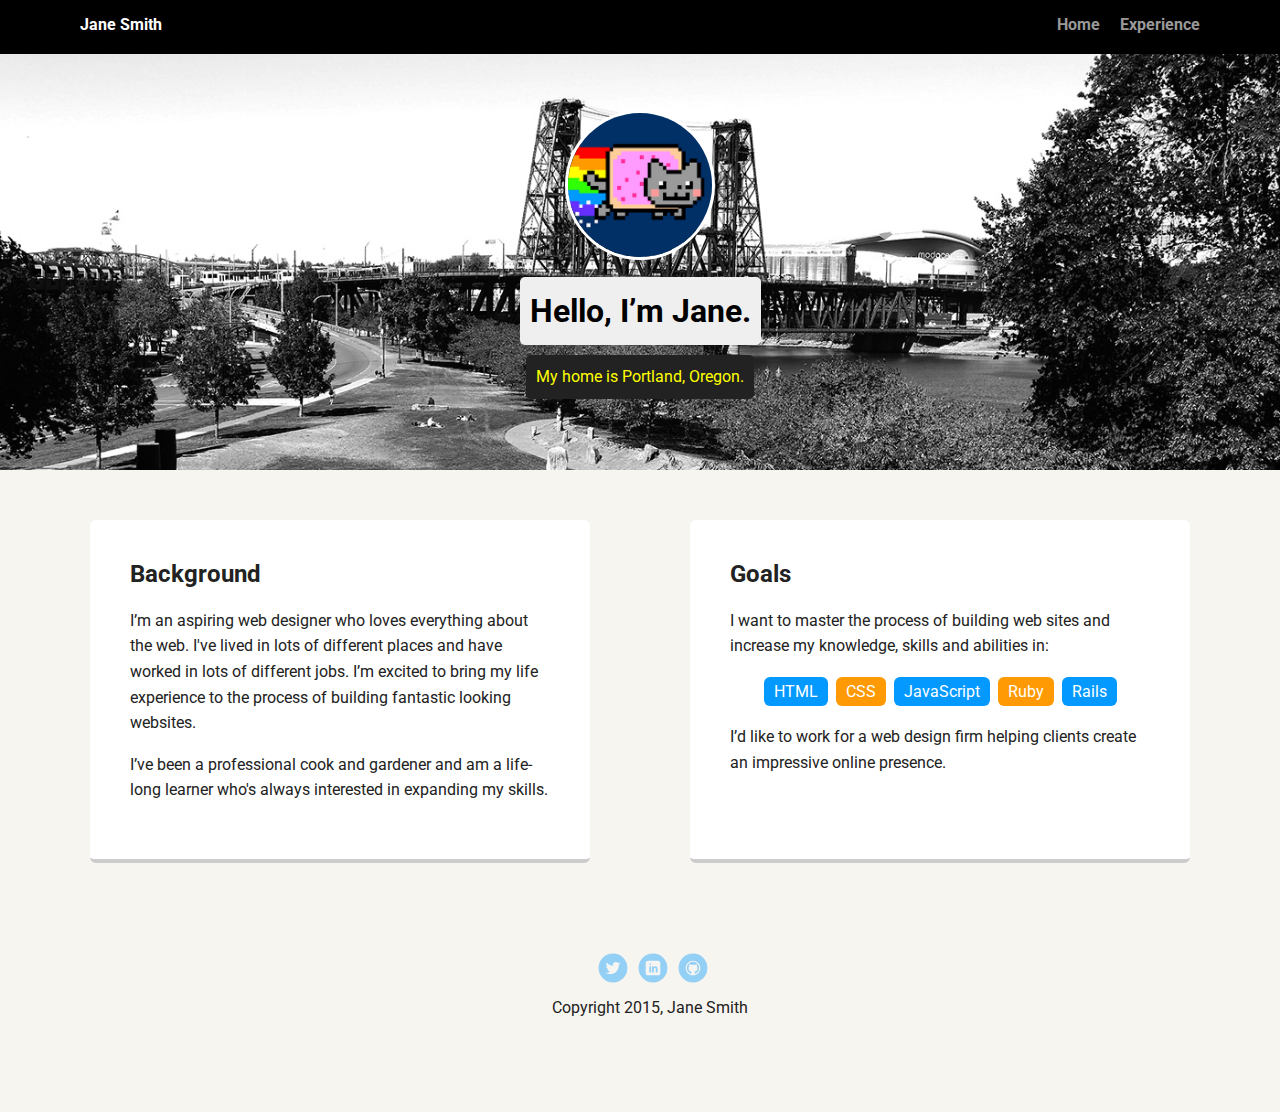
==== index.html @ 230fb72a "Added Project Starter Files" ====
<!doctype html>
<html lang="en">
<head>
  <meta charset="utf-8">
  <title>Jane Smith's Profile</title>
  <meta name="viewport" content="width=device-width, initial-scale=1.0">
  <link rel="stylesheet" href="styles.css">
  <link href="https://fonts.googleapis.com/css?family=Muli%7CRoboto:400,300,500,700,900" rel="stylesheet"></head>
  <body>

    <div class="main-nav">
        <ul class="nav">
          <li class="name">Jane Smith</li>
          <li><a href="#">Home</a></li>
          <li><a href="#">Experience</a></li>
        </ul>
    </div>

    <header>
      <img src="images/me.png" alt="Drawing of Jane Smith" class="profile-image">
      <h1 class="tag name">Hello, I’m Jane.</h1>
      <p class="tag location">My home is Portland, Oregon.</p>
    </header>

    <main class="flex">
      <div class="card">
        <h2>Background</h2>
        <p>I’m an aspiring web designer who loves everything about the web. I've lived in lots of different places and have worked in lots of different jobs. I’m excited to bring my life experience to the process of building fantastic looking websites.</p>
        <p>I’ve been a professional cook and gardener and am a life-long learner who's always interested in expanding my skills.</p>
      </div> 

      <div class="card">
        <h2>Goals</h2>
        <p>I want to master the process of building web sites and increase my knowledge, skills and abilities in:</p>
        <ul class="skills">
          <li>HTML</li>
          <li>CSS</li>
          <li>JavaScript</li>
          <li>Ruby</li>
          <li>Rails</li>
        </ul>
        <p>I’d like to work for a web design firm helping clients create an impressive online presence.</p>
      </div> 

    </main>
    <footer>
      <ul>
        <li><a href="#" class="social twitter">Twitter</a></li>
        <li><a href="#" class="social linkedin">LinkedIn</a></li>
        <li><a href="#" class="social github">Github</a></li>
      </ul>
      <p class="copyright">Copyright 2015, Jane Smith</p>
    </footer>
  </body>
  </html>
---- styles.css ----
/* Global Layout Set-up */
* { 
  box-sizing: border-box;
}
  
body {
  margin: 0;
  padding: 0;
  text-align: center;
  font-family: 'Roboto', sans-serif;
  color: #222;
  background: #f7f5f0;
}
/* Link Styles */

a {
  text-decoration: none;
  color: #999;
}
a:hover {
  color: #6633ff;
}

/* Section Styles */

.main-nav {
  width: 100%;
  background: black;
  min-height: 30px;
  padding: 10px;
  position: fixed;
  text-align: center;
}
.nav {
  display: flex;
  justify-content: space-around;
  font-weight: 700;
  list-style-type: none;
  margin: 0 auto;
  padding: 0;
}

.nav .name {
    display: block;
    margin-right: auto;
    color: white;
}
.nav li {
  padding: 5px 10px 10px 10px;
}
.nav a {
  transition: all .5s;
}
.nav a:hover {
  color: white
}

header {
  text-align: center;
  background: url('images/portland.jpg') no-repeat top center ;
  background-size: cover;
  overflow: hidden;
  padding-top: 60px;
}
header {
  line-height: 1.5;
}
header .profile-image {
  margin-top: 50px;
  width: 150px;
  height: 150px;
  border-radius: 50%;
  border: 3px solid white;
  transition: all .5s;
}
header .profile-image:hover {
  transform: scale(1.2) rotate(5deg);
}
.tag {
  background-color: #efefef;
  color: black;
  padding: 10px;
  border-radius: 5px;
  display: table;
  margin: 10px auto;
} 
.location {
  background-color: #222;
  color: yellow;
}
.card {
  margin: 30px;
  padding: 20px 40px 40px;
  max-width: 500px;
  text-align: left;
  background: #fff;
  border-bottom: 4px solid #ccc;
  border-radius: 6px;
  transition: all .5s;
}
.card:hover {
  border-color: #ff99ff;
}

ul.skills {
  padding: 0;
  text-align: center;
}

.skills li {
  border-radius: 6px;
  display: inline-block;
  background: #ff9904;
  color: white;
  padding: 5px 10px;
  margin: 2px;
}

.skills li:nth-child(odd) {
  background: #0399ff;
}

footer {
  width: 100%;
  min-height: 30px;
  padding: 20px 0 40px 20px;
}

footer .copyright {
  top: -8px;
  font-size: .75em;
}

footer ul {
  list-style-type: none;
  margin: 0;
  padding: 0;
}

footer ul li {
  display: inline-block;
}

a.social {
  display: inline-block;
  text-indent: -9999px;
  margin-left: 5px;
  width: 30px;
  height: 30px;
  background-size: 30px 30px;
  opacity: .4;
  transition: all .5s;
}
a.twitter {
  background-image: url(images/twitter.svg);
}
a.linkedin {
  background-image: url(images/linkedin.svg);
}
a.github {
  background-image: url(images/github.svg);
}
a.social:hover {
  opacity: 1;
}
.clearfix {
  clear: both;
}

/* Styles for larger screens */
@media screen and (min-width: 720px) {
  
  .flex {
      display: -ms-flexbox;      /* TWEENER - IE 10 */
      display: flex; 
      max-width: 1200px;
      -ms-flex-pack: distribute;
      justify-content: space-around;
      margin: 0 auto;
  }

  header {
    min-height: 470px;
  }

  .nav {
    max-width: 1200px;
    padding: 0 30px;
  }


  main {
    padding-top: 20px;
  }

  main p {
    line-height: 1.6em;
  }

  footer {
    font-size: 1.3em;
    max-width: 1200px;
    margin: 40px auto;
  }

}
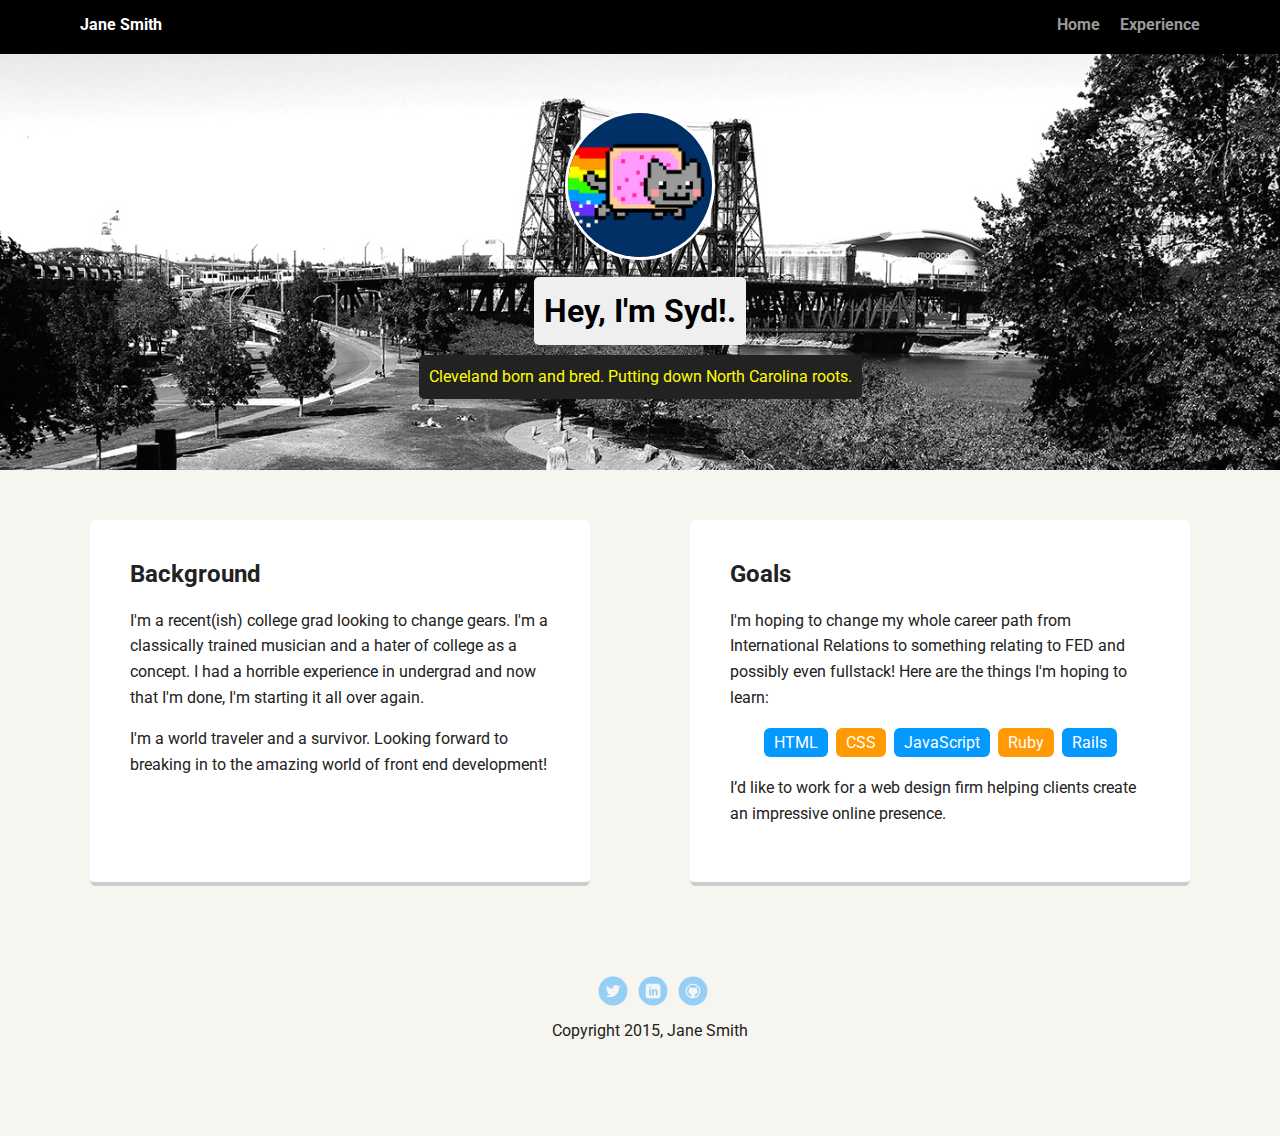
==== commit e3cc3f85: "Updated <p> text" ====
--- a/index.html
+++ b/index.html
@@ -18,20 +18,20 @@
 
     <header>
       <img src="images/me.png" alt="Drawing of Jane Smith" class="profile-image">
-      <h1 class="tag name">Hello, I’m Jane.</h1>
-      <p class="tag location">My home is Portland, Oregon.</p>
+      <h1 class="tag name">Hey, I'm Syd!.</h1>
+      <p class="tag location">Cleveland born and bred. Putting down North Carolina roots.</p>
     </header>
 
     <main class="flex">
       <div class="card">
         <h2>Background</h2>
-        <p>I’m an aspiring web designer who loves everything about the web. I've lived in lots of different places and have worked in lots of different jobs. I’m excited to bring my life experience to the process of building fantastic looking websites.</p>
-        <p>I’ve been a professional cook and gardener and am a life-long learner who's always interested in expanding my skills.</p>
+        <p>I'm a recent(ish) college grad looking to change gears. I'm a classically trained musician and a hater of college as a concept. I had a horrible experience in undergrad and now that I'm done, I'm starting it all over again. </p>
+        <p>I'm a world traveler and a survivor. Looking forward to breaking in to the amazing world of front end development!</p>
       </div> 
 
       <div class="card">
         <h2>Goals</h2>
-        <p>I want to master the process of building web sites and increase my knowledge, skills and abilities in:</p>
+        <p>I'm hoping to change my whole career path from International Relations to something relating to FED and possibly even fullstack! Here are the things I'm hoping to learn:</p>
         <ul class="skills">
           <li>HTML</li>
           <li>CSS</li>
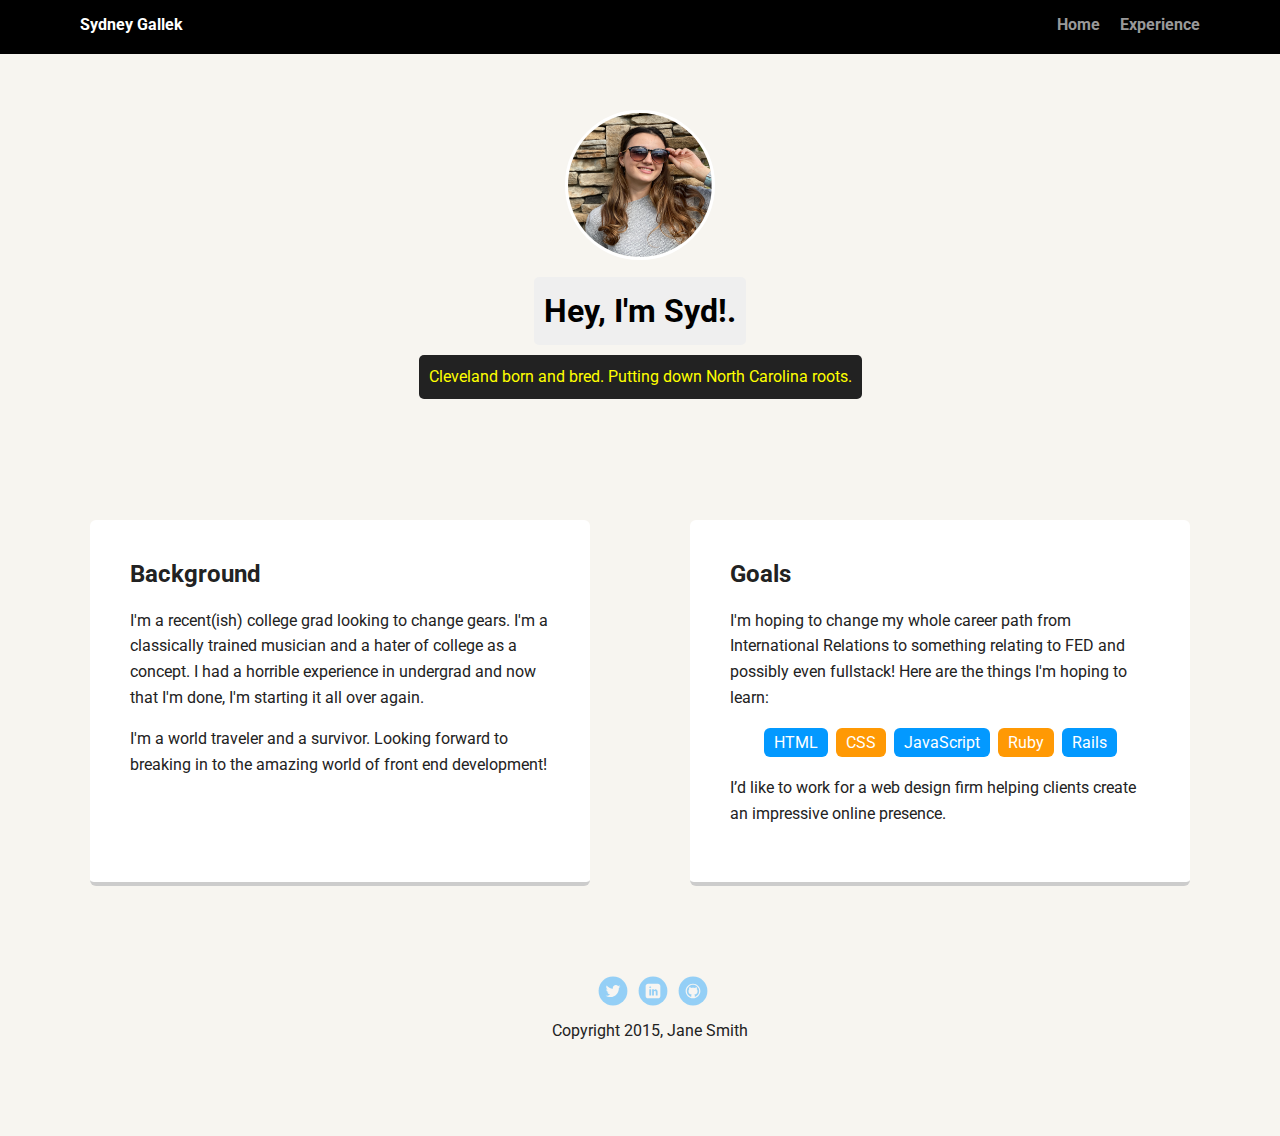
==== commit 786c6853: "Updating Profile Images" ====
--- a/index.html
+++ b/index.html
@@ -2,7 +2,7 @@
 <html lang="en">
 <head>
   <meta charset="utf-8">
-  <title>Jane Smith's Profile</title>
+  <title>Sydney Gallek's Profile</title>
   <meta name="viewport" content="width=device-width, initial-scale=1.0">
   <link rel="stylesheet" href="styles.css">
   <link href="https://fonts.googleapis.com/css?family=Muli%7CRoboto:400,300,500,700,900" rel="stylesheet"></head>
@@ -10,14 +10,14 @@
 
     <div class="main-nav">
         <ul class="nav">
-          <li class="name">Jane Smith</li>
+          <li class="name">Sydney Gallek</li>
           <li><a href="#">Home</a></li>
           <li><a href="#">Experience</a></li>
         </ul>
     </div>
 
     <header>
-      <img src="images/me.png" alt="Drawing of Jane Smith" class="profile-image">
+      <img src="images/profiled.png" alt="Syd in sunglasses" class="profile-image">
       <h1 class="tag name">Hey, I'm Syd!.</h1>
       <p class="tag location">Cleveland born and bred. Putting down North Carolina roots.</p>
     </header>
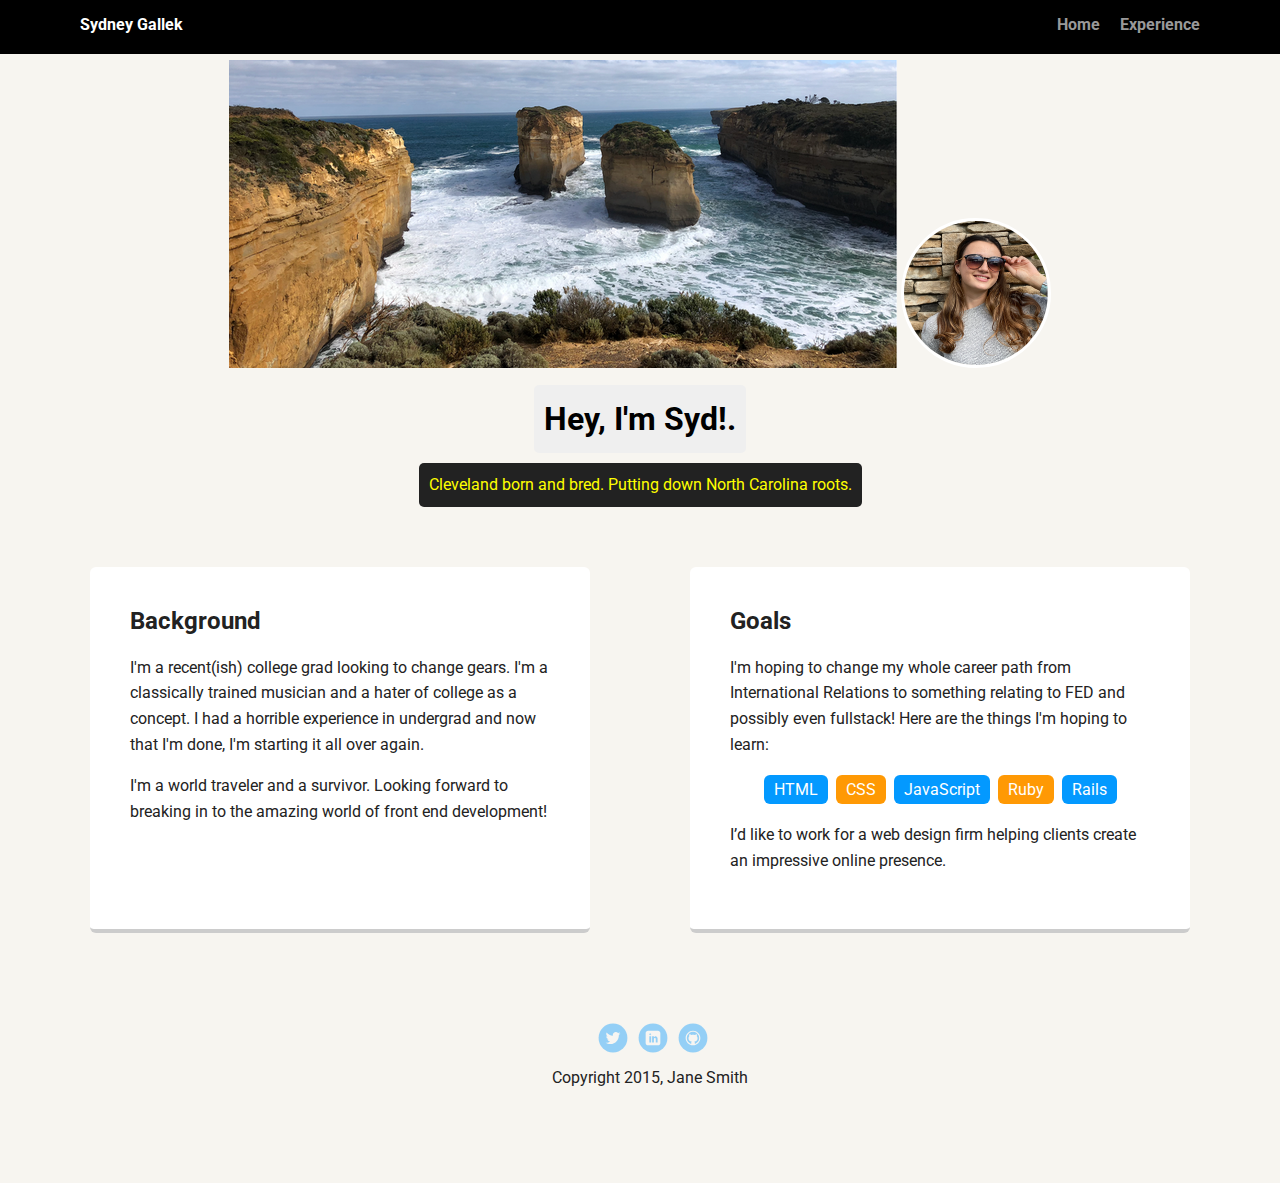
==== commit 29622fb5: "Updated Background Image" ====
--- a/index.html
+++ b/index.html
@@ -17,7 +17,8 @@
     </div>
 
     <header>
-      <img src="images/profiled.png" alt="Syd in sunglasses" class="profile-image">
+      <img src="images/backgrounded.png" alt="The Twelve Apostles" class="background-image">
+      <img src="images/profiled.png" alt="Syd in Sunglasses" class="profile-image">
       <h1 class="tag name">Hey, I'm Syd!.</h1>
       <p class="tag location">Cleveland born and bred. Putting down North Carolina roots.</p>
     </header>
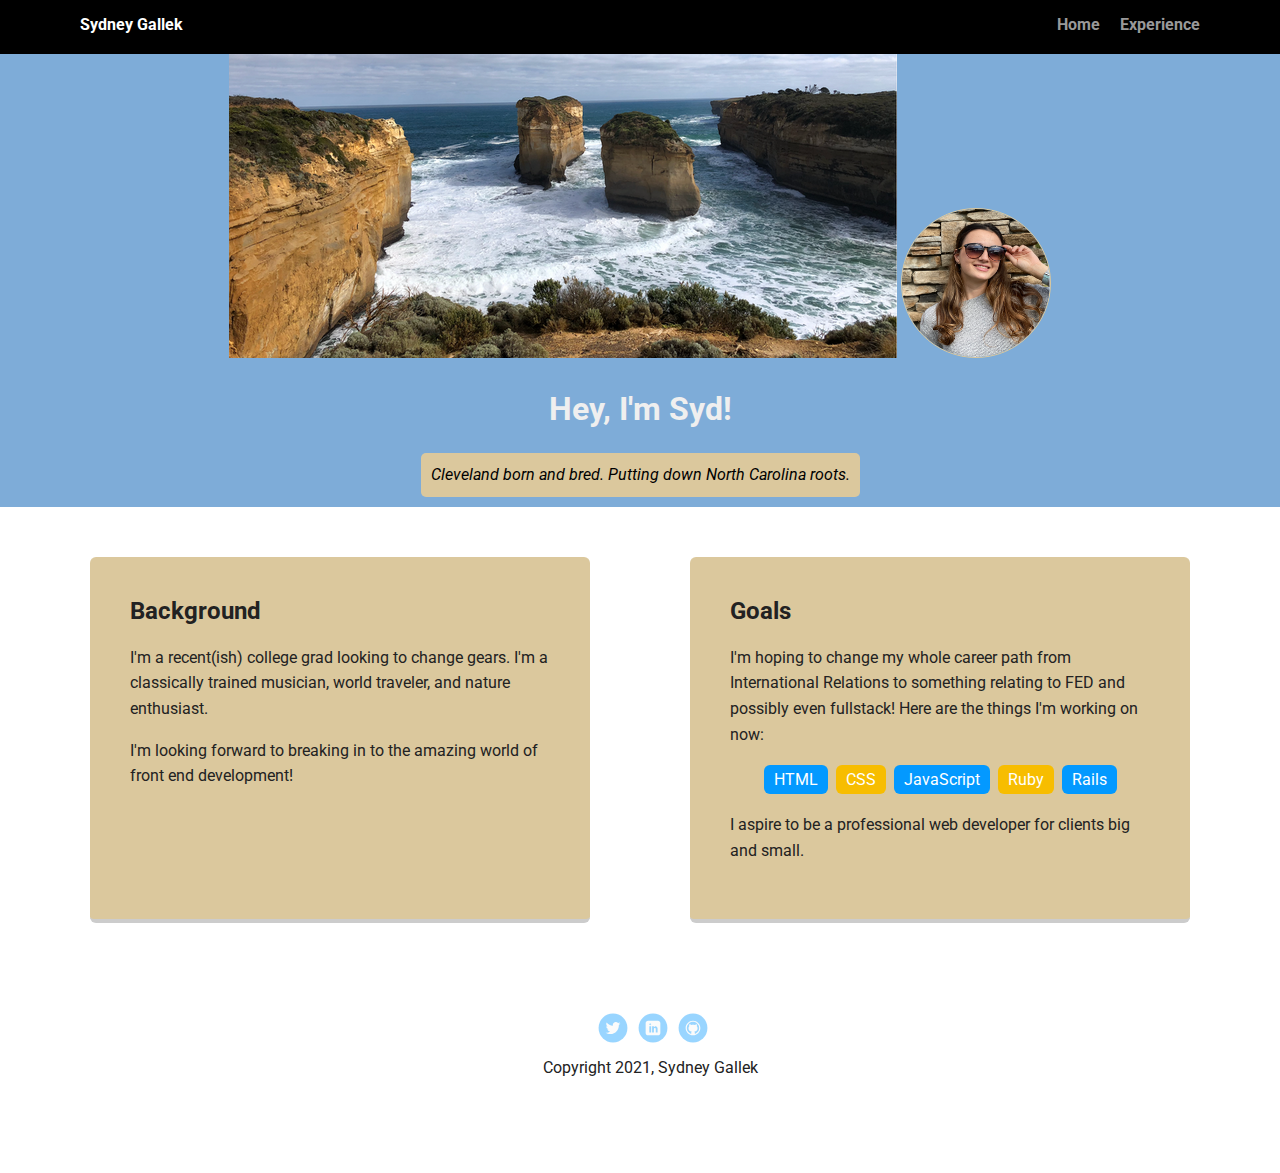
==== commit f271a982: "Aesthetic changes; some minor text" ====
--- a/index.html
+++ b/index.html
@@ -11,46 +11,46 @@
     <div class="main-nav">
         <ul class="nav">
           <li class="name">Sydney Gallek</li>
-          <li><a href="#">Home</a></li>
-          <li><a href="#">Experience</a></li>
+          <li><a href="index.html">Home</a></li>
+          <li><a href="#skills">Experience</a></li>
         </ul>
     </div>
 
     <header>
       <img src="images/backgrounded.png" alt="The Twelve Apostles" class="background-image">
       <img src="images/profiled.png" alt="Syd in Sunglasses" class="profile-image">
-      <h1 class="tag name">Hey, I'm Syd!.</h1>
-      <p class="tag location">Cleveland born and bred. Putting down North Carolina roots.</p>
+      <h1 class="tag name">Hey, I'm Syd!</h1>
+      <p class="tag location"><em>Cleveland born and bred. Putting down North Carolina roots.</em></p>
     </header>
 
     <main class="flex">
       <div class="card">
         <h2>Background</h2>
-        <p>I'm a recent(ish) college grad looking to change gears. I'm a classically trained musician and a hater of college as a concept. I had a horrible experience in undergrad and now that I'm done, I'm starting it all over again. </p>
-        <p>I'm a world traveler and a survivor. Looking forward to breaking in to the amazing world of front end development!</p>
+        <p>I'm a recent(ish) college grad looking to change gears. I'm a classically trained musician, world traveler, and nature enthusiast. </p>
+        <p>I'm looking forward to breaking in to the amazing world of front end development!</p>
       </div> 
 
       <div class="card">
         <h2>Goals</h2>
-        <p>I'm hoping to change my whole career path from International Relations to something relating to FED and possibly even fullstack! Here are the things I'm hoping to learn:</p>
-        <ul class="skills">
+        <p>I'm hoping to change my whole career path from International Relations to something relating to FED and possibly even fullstack! Here are the things I'm working on now:</p>
+        <ul class="skills" id="skills">
           <li>HTML</li>
           <li>CSS</li>
           <li>JavaScript</li>
           <li>Ruby</li>
           <li>Rails</li>
         </ul>
-        <p>I’d like to work for a web design firm helping clients create an impressive online presence.</p>
+        <p>I aspire to be a professional web developer for clients big and small.</p>
       </div> 
 
     </main>
     <footer>
       <ul>
-        <li><a href="#" class="social twitter">Twitter</a></li>
-        <li><a href="#" class="social linkedin">LinkedIn</a></li>
-        <li><a href="#" class="social github">Github</a></li>
+        <li><a href="https://twitter.com/pretendchess" class="social twitter">Twitter</a></li>
+        <li><a href="https://www.linkedin.com/in/sydney-gallek/" class="social linkedin">LinkedIn</a></li>
+        <li><a href="https://www.github.com/sydneygallek/" class="social github">Github</a></li>
       </ul>
-      <p class="copyright">Copyright 2015, Jane Smith</p>
+      <p class="copyright">Copyright 2021, Sydney Gallek</p>
     </footer>
   </body>
   </html>
--- a/styles.css
+++ b/styles.css
@@ -9,7 +9,6 @@
   text-align: center;
   font-family: 'Roboto', sans-serif;
   color: #222;
-  background: #f7f5f0;
 }
 /* Link Styles */
 
@@ -57,49 +56,52 @@
 
 header {
   text-align: center;
-  background: url('images/portland.jpg') no-repeat top center ;
+  background: url('images/backgrounded.jpg') no-repeat top center ;
   background-size: cover;
   overflow: hidden;
-  padding-top: 60px;
+  padding-top: 50px;
+  background-color: rgba(102, 157, 209, 0.842);
 }
 header {
   line-height: 1.5;
 }
 header .profile-image {
-  margin-top: 50px;
+  margin-top: 0px;
   width: 150px;
   height: 150px;
   border-radius: 50%;
-  border: 3px solid white;
+  border: 1px solid rgb(219, 200, 157);
   transition: all .5s;
 }
 header .profile-image:hover {
   transform: scale(1.2) rotate(5deg);
 }
 .tag {
-  background-color: #efefef;
-  color: black;
+
+  color: #efefef;
   padding: 10px;
   border-radius: 5px;
   display: table;
   margin: 10px auto;
 } 
 .location {
-  background-color: #222;
-  color: yellow;
+  background-color: rgb(219, 200, 157);
+  color: black;
 }
 .card {
   margin: 30px;
   padding: 20px 40px 40px;
   max-width: 500px;
   text-align: left;
-  background: #fff;
+  background: rgb(219, 200, 157);
   border-bottom: 4px solid #ccc;
   border-radius: 6px;
   transition: all .5s;
 }
 .card:hover {
-  border-color: #ff99ff;
+  border-color: #f7bd00;
+  border-width: 10px;
+  transform: scale(1);
 }
 
 ul.skills {
@@ -110,7 +112,7 @@
 .skills li {
   border-radius: 6px;
   display: inline-block;
-  background: #ff9904;
+  background: #f7bd00;
   color: white;
   padding: 5px 10px;
   margin: 2px;
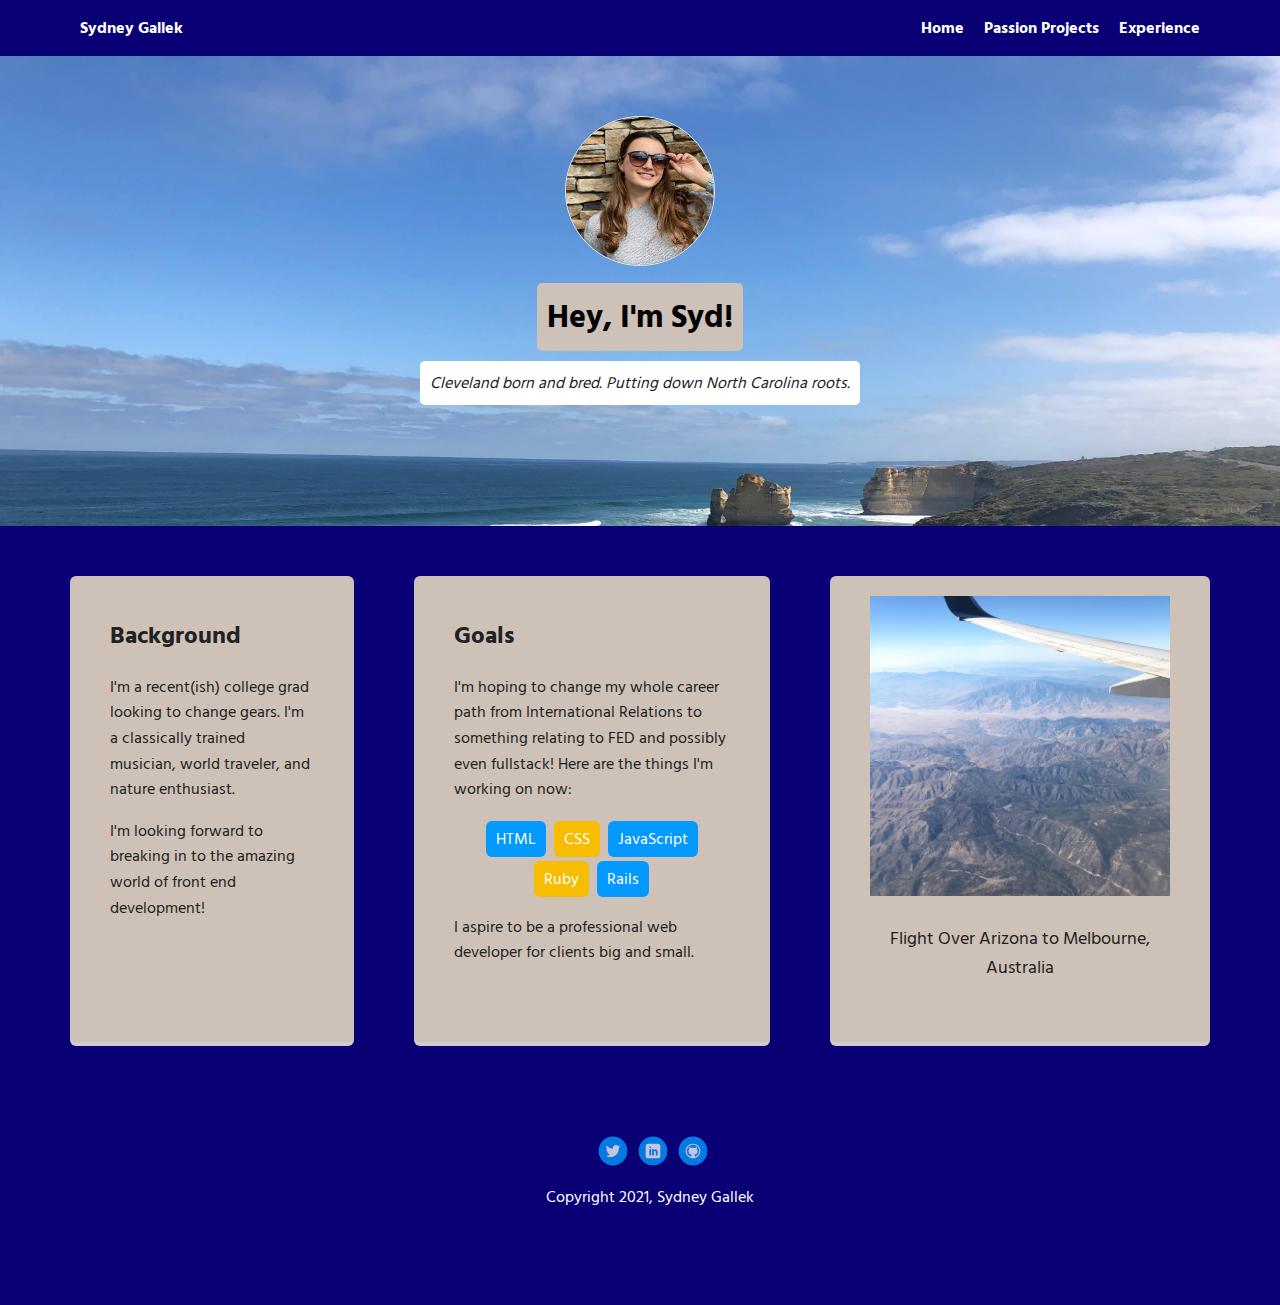
==== commit 060e1cb4: "exceeds expectations changes" ====
--- a/index.html
+++ b/index.html
@@ -5,32 +5,30 @@
   <title>Sydney Gallek's Profile</title>
   <meta name="viewport" content="width=device-width, initial-scale=1.0">
   <link rel="stylesheet" href="styles.css">
-  <link href="https://fonts.googleapis.com/css?family=Muli%7CRoboto:400,300,500,700,900" rel="stylesheet"></head>
+  <link href="https://fonts.googleapis.com/css2?family=Hind+Siliguri:wght@300;600&family=PT+Sans:wght@400;700&display=swap" rel="stylesheet">
   <body>
 
-    <div class="main-nav">
-        <ul class="nav">
-          <li class="name">Sydney Gallek</li>
-          <li><a href="index.html">Home</a></li>
-          <li><a href="#skills">Experience</a></li>
-        </ul>
-    </div>
+        <nav>
+          <a class="name" href="#">Sydney Gallek</a>
+          <a href="index.html">Home</a>
+          <a href="passionprojects.html">Passion Projects</a>
+          <a href="experience.html">Experience</a>
+        </nav>
 
     <header>
-      <img src="images/backgrounded.png" alt="The Twelve Apostles" class="background-image">
       <img src="images/profiled.png" alt="Syd in Sunglasses" class="profile-image">
-      <h1 class="tag name">Hey, I'm Syd!</h1>
-      <p class="tag location"><em>Cleveland born and bred. Putting down North Carolina roots.</em></p>
+      <h1 class="tag-name">Hey, I'm Syd!</h1>
+      <p class="tag-location"><em>Cleveland born and bred. Putting down North Carolina roots.</em></p>
     </header>
 
     <main class="flex">
-      <div class="card">
+      <article class="card">
         <h2>Background</h2>
         <p>I'm a recent(ish) college grad looking to change gears. I'm a classically trained musician, world traveler, and nature enthusiast. </p>
         <p>I'm looking forward to breaking in to the amazing world of front end development!</p>
-      </div> 
+      </article> 
 
-      <div class="card">
+      <article class="card">
         <h2>Goals</h2>
         <p>I'm hoping to change my whole career path from International Relations to something relating to FED and possibly even fullstack! Here are the things I'm working on now:</p>
         <ul class="skills" id="skills">
@@ -41,7 +39,13 @@
           <li>Rails</li>
         </ul>
         <p>I aspire to be a professional web developer for clients big and small.</p>
-      </div> 
+      </article> 
+
+    
+      <aside class="card">
+        <img src="images/img0576.jpeg" alt="flight over arizona desert" class="flight-pic">
+        <figcaption>Flight Over Arizona to Melbourne, Australia</figcaption>
+      </aside>
 
     </main>
     <footer>
--- a/styles.css
+++ b/styles.css
@@ -7,8 +7,9 @@
   margin: 0;
   padding: 0;
   text-align: center;
-  font-family: 'Roboto', sans-serif;
+  font-family: 'Hind Siliguri', sans-serif;
   color: #222;
+  background-color:rgb(8, 0, 116)
 }
 /* Link Styles */
 
@@ -22,46 +23,45 @@
 
 /* Section Styles */
 
-.main-nav {
+nav {
+  display: flex;
   width: 100%;
-  background: black;
+  background-color:rgb(8, 0, 116)
   min-height: 30px;
-  padding: 10px;
-  position: fixed;
-  text-align: center;
-}
-.nav {
-  display: flex;
+  max-width: 1200px;
+  padding: 0 30px;
+  margin: 0 auto;
   justify-content: space-around;
+  text-align: center;
   font-weight: 700;
-  list-style-type: none;
-  margin: 0 auto;
-  padding: 0;
-}
-
-.nav .name {
-    display: block;
-    margin-right: auto;
-    color: white;
-}
-.nav li {
-  padding: 5px 10px 10px 10px;
-}
-.nav a {
-  transition: all .5s;
-}
-.nav a:hover {
-  color: white
+}
+
+.name {
+  display: block;
+  margin-right: auto;
+  color: white;
+}
+
+nav a {
+  display: inline;
+  color: white;
+  padding: 15px 10px 15px 10px;
+}
+
+nav a:hover {
+  color: rgb(255, 196, 0);
 }
 
 header {
-  text-align: center;
-  background: url('images/backgrounded.jpg') no-repeat top center ;
+  min-height: 470px;
+  text-align: center;
+  overflow: hidden;
+  padding-top: 60px;
+  background: url('images/img1997.jpeg') no-repeat top center;
   background-size: cover;
-  overflow: hidden;
-  padding-top: 50px;
-  background-color: rgba(102, 157, 209, 0.842);
-}
+  margin: 0;
+}
+
 header {
   line-height: 1.5;
 }
@@ -70,30 +70,34 @@
   width: 150px;
   height: 150px;
   border-radius: 50%;
-  border: 1px solid rgb(219, 200, 157);
+  border: 1px solid rgb(231, 231, 231);
   transition: all .5s;
+
 }
 header .profile-image:hover {
   transform: scale(1.2) rotate(5deg);
 }
-.tag {
-
-  color: #efefef;
+.tag-name{
+  background-color: rgb(206, 193, 183);
+  color: #000000;
   padding: 10px;
   border-radius: 5px;
   display: table;
   margin: 10px auto;
 } 
-.location {
-  background-color: rgb(219, 200, 157);
-  color: black;
+.tag-location {
+  padding: 10px;
+  border-radius: 5px;
+  display: table;
+  margin: 10px auto;
+  background-color: white;
 }
 .card {
   margin: 30px;
   padding: 20px 40px 40px;
   max-width: 500px;
   text-align: left;
-  background: rgb(219, 200, 157);
+  background: rgb(206, 193, 183);
   border-bottom: 4px solid #ccc;
   border-radius: 6px;
   transition: all .5s;
@@ -122,10 +126,25 @@
   background: #0399ff;
 }
 
+.flight-pic{
+  width:300px;
+  height:300px;
+  object-fit:cover;
+}
+
+figcaption {
+  text-align: center;
+  font-size: large;
+  padding: 10px;
+  margin: 10px;
+}
+
+
 footer {
   width: 100%;
   min-height: 30px;
   padding: 20px 0 40px 20px;
+  color: white;
 }
 
 footer .copyright {
@@ -150,7 +169,7 @@
   width: 30px;
   height: 30px;
   background-size: 30px 30px;
-  opacity: .4;
+  opacity: .8;
   transition: all .5s;
 }
 a.twitter {
